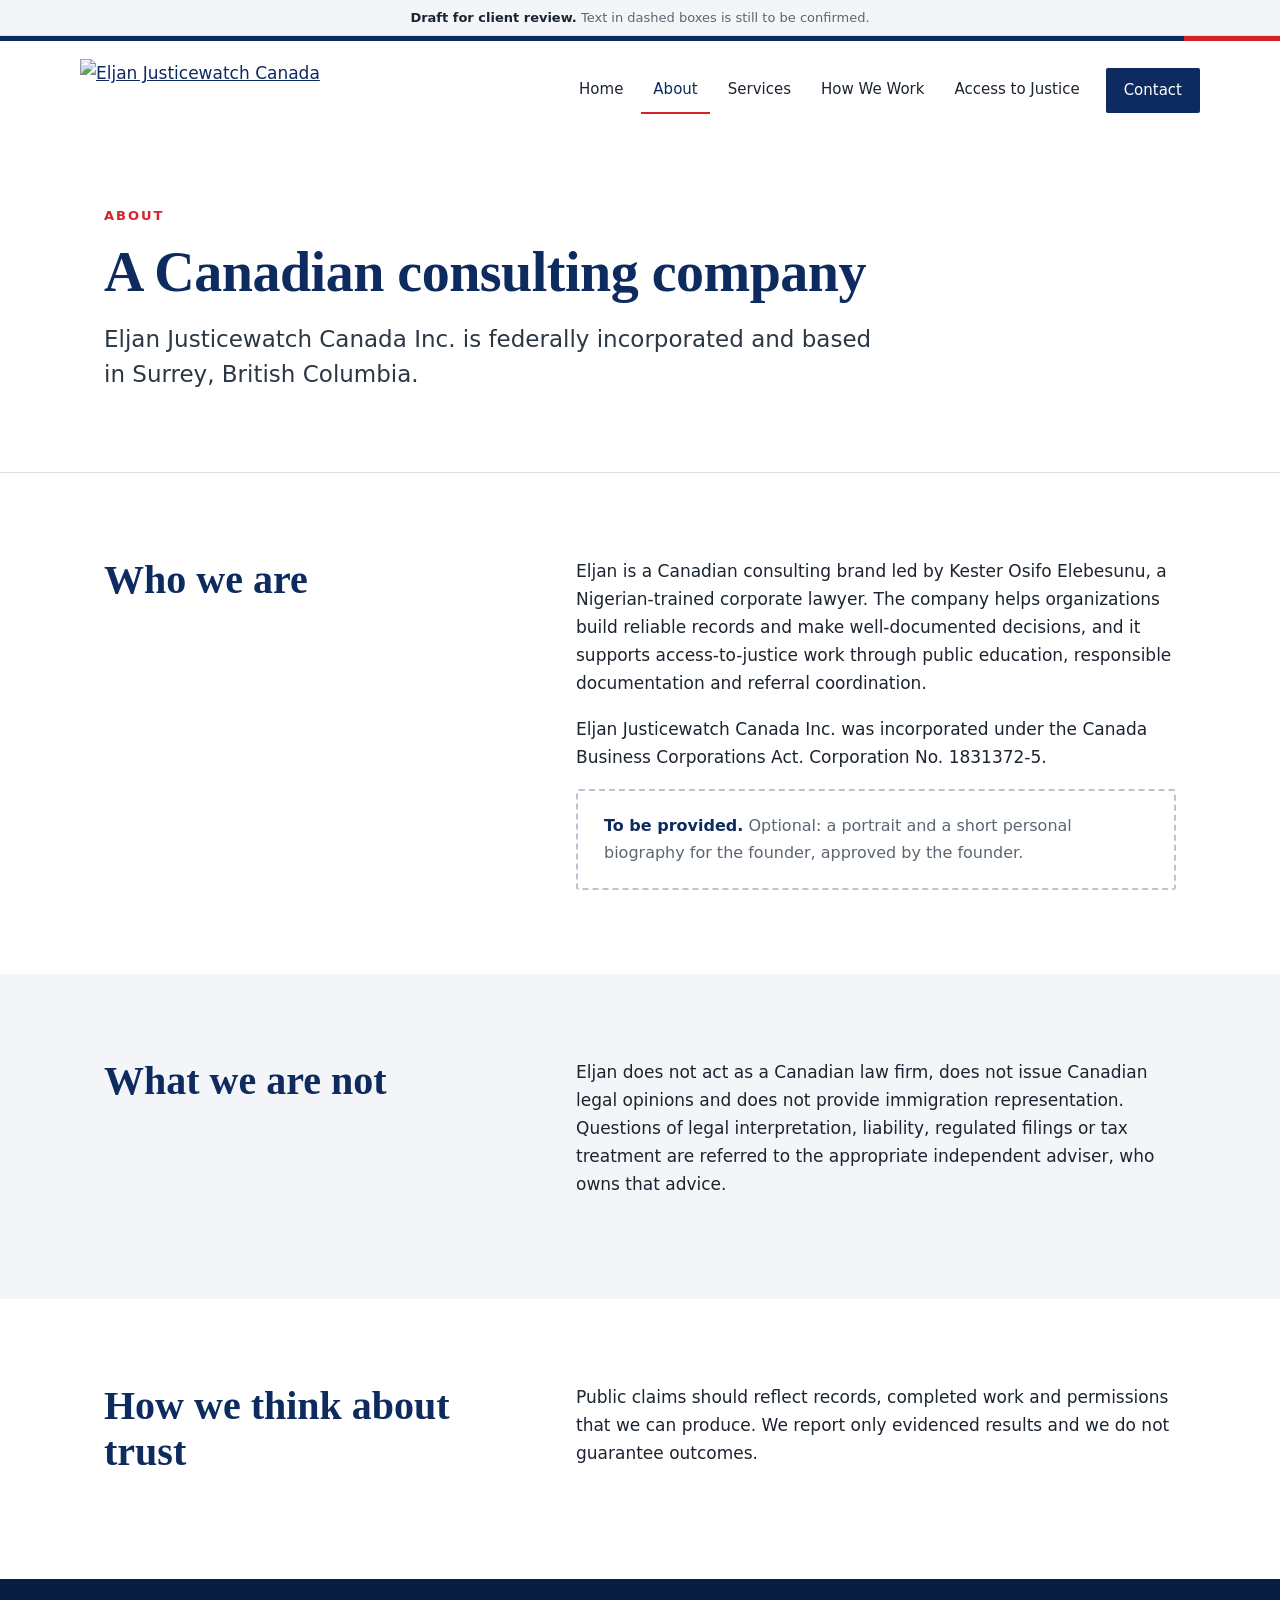
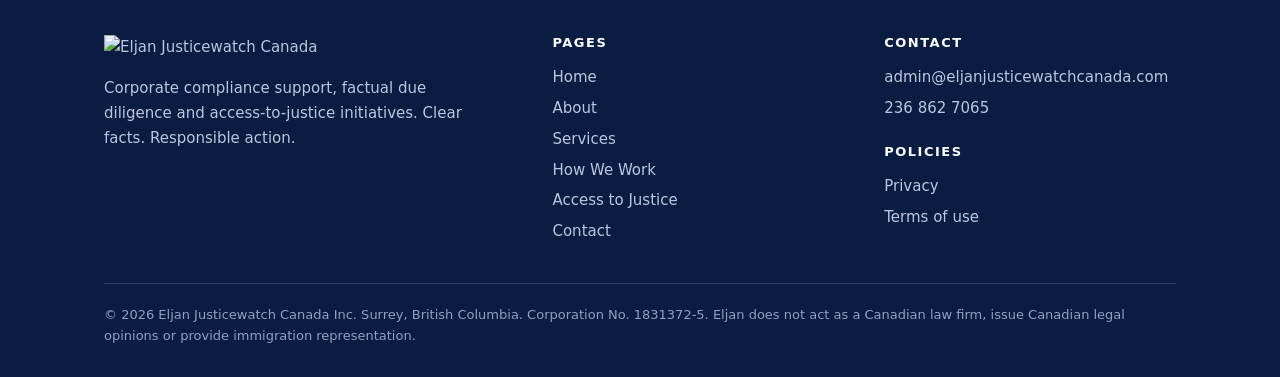
==== about.html @ 6947c1bd "Add files via upload" ====
<!doctype html><html lang="en"><head><meta charset="utf-8"><meta name="viewport" content="width=device-width,initial-scale=1">
<title>About | Eljan Justicewatch Canada Inc.</title><meta name="description" content="About Eljan Justicewatch Canada Inc.: a Canadian consulting company focused on records, facts and access to justice.">
<link rel="icon" type="image/png" href="assets/favicon-32.png"><link rel="apple-touch-icon" href="assets/favicon-192.png">
<meta property="og:title" content="About | Eljan Justicewatch Canada Inc."><meta property="og:description" content="About Eljan Justicewatch Canada Inc.: a Canadian consulting company focused on records, facts and access to justice."><meta name="theme-color" content="#0D2B5E">
<link rel="stylesheet" href="style.css"></head><body>
<a class="skip" href="#main">Skip to content</a>
<div class="draft"><b>Draft for client review.</b> Text in dashed boxes is still to be confirmed.</div>
<header class="top"><div class="wrap head">
<a class="brand" href="index.html" aria-label="Eljan Justicewatch Canada, home"><img src="assets/Eljan_Logo_Horizontal_Colour.svg" alt="Eljan Justicewatch Canada"></a>
<button class="burger" aria-expanded="false" aria-controls="nav">Menu</button>
<nav class="nav" id="nav" aria-label="Main"><a href="index.html">Home</a><a href="about.html" aria-current="page">About</a><a href="services.html">Services</a><a href="how-we-work.html">How We Work</a><a href="access-to-justice.html">Access to Justice</a><a class="cta" href="contact.html">Contact</a></nav>
</div></header><main id="main"><section class="pagehead"><div class="wrap"><span class="kicker">About</span><h1>A Canadian consulting company</h1><p class=lede>Eljan Justicewatch Canada Inc. is federally incorporated and based in Surrey, British Columbia.</p></div></section>
<section><div class="wrap split"><h2>Who we are</h2><div class="prose stack">
<p>Eljan is a Canadian consulting brand led by Kester Osifo Elebesunu, a Nigerian-trained corporate lawyer. The company helps organizations build reliable records and make well-documented decisions, and it supports access-to-justice work through public education, responsible documentation and referral coordination.</p>
<p>Eljan Justicewatch Canada Inc. was incorporated under the Canada Business Corporations Act. Corporation No. 1831372-5.</p>
<div class="todo"><b>To be provided.</b> Optional: a portrait and a short personal biography for the founder, approved by the founder.</div>
</div></div></section>
<section class="s-pale"><div class="wrap split"><h2>What we are not</h2><div class="prose stack">
<p>Eljan does not act as a Canadian law firm, does not issue Canadian legal opinions and does not provide immigration representation. Questions of legal interpretation, liability, regulated filings or tax treatment are referred to the appropriate independent adviser, who owns that advice.</p>
</div></div></section>
<section><div class="wrap split"><h2>How we think about trust</h2><div class="prose stack">
<p>Public claims should reflect records, completed work and permissions that we can produce. We report only evidenced results and we do not guarantee outcomes.</p>
</div></div></section></main><footer><div class="wrap"><div class="grid">
<div><img src="assets/Eljan_Logo_Horizontal_Reversed.svg" alt="Eljan Justicewatch Canada"><p style="margin-top:16px;max-width:26em">Corporate compliance support, factual due diligence and access-to-justice initiatives. Clear facts. Responsible action.</p></div>
<div><h4>Pages</h4><a href="index.html">Home</a><a href="about.html">About</a><a href="services.html">Services</a><a href="how-we-work.html">How We Work</a><a href="access-to-justice.html">Access to Justice</a><a href="contact.html">Contact</a></div>
<div><h4>Contact</h4><a href="mailto:admin@eljanjusticewatchcanada.com">admin@eljanjusticewatchcanada.com</a><a href="tel:+12368627065">236 862 7065</a><h4 style="margin-top:20px">Policies</h4><a href="privacy.html">Privacy</a><a href="terms.html">Terms of use</a></div>
</div><div class="legal">&copy; 2026 Eljan Justicewatch Canada Inc. Surrey, British Columbia. Corporation No. 1831372-5. Eljan does not act as a Canadian law firm, issue Canadian legal opinions or provide immigration representation.</div></div></footer>
<script src="app.js"></script></body></html>
---- style.css ----
/* Eljan Justice Watch Canada: design draft. Serif headings, plain sans body, navy and white, red used sparingly. */
:root{
  --navy:#0D2B5E; --navy-deep:#091d42; --red:#D5232B; --ink:#1B2430; --grey:#5B6672; --line:#D9DEE6; --pale:#F3F5F8; --white:#fff;
  --serif:Georgia,"Times New Roman",serif; --sans:"Segoe UI",system-ui,-apple-system,Roboto,Helvetica,Arial,sans-serif;
  --wrap:1120px;
}
*{box-sizing:border-box}
html{scroll-behavior:smooth}
body{margin:0;font:17px/1.65 var(--sans);color:var(--ink);background:var(--white);-webkit-font-smoothing:antialiased}
img,svg{max-width:100%}
a{color:var(--navy)}
a:hover{color:var(--red)}
.wrap{width:100%;max-width:var(--wrap);margin:0 auto;padding:0 24px}
.skip{position:absolute;left:-999px;top:0;background:var(--navy);color:#fff;padding:10px 16px;z-index:99}
.skip:focus{left:12px;top:12px}

/* preview strip */
.draft{background:var(--pale);border-bottom:1px solid var(--line);font-size:13px;color:var(--grey);padding:7px 0;text-align:center}
.draft b{color:var(--ink);font-weight:600}

/* header */
.top{border-top:5px solid var(--navy);position:relative}
.top::after{content:"";position:absolute;right:0;top:-5px;width:96px;height:5px;background:var(--red)}
.head{display:flex;align-items:center;justify-content:space-between;gap:24px;padding:18px 0}
.brand img{height:62px;width:auto;display:block}
.nav{display:flex;gap:6px;align-items:center}
.nav a{text-decoration:none;color:var(--ink);font-size:15px;padding:10px 12px;border-bottom:2px solid transparent}
.nav a:hover,.nav a[aria-current="page"]{border-bottom-color:var(--red);color:var(--navy)}
.nav .cta{background:var(--navy);color:#fff;margin-left:8px;border-radius:2px;border-bottom:0;padding:10px 18px}
.nav .cta:hover{background:var(--red);color:#fff}
.burger{display:none;background:none;border:1px solid var(--line);border-radius:2px;padding:9px 12px;font:inherit;color:var(--navy);cursor:pointer}

/* type */
h1,h2,h3{font-family:var(--serif);color:var(--navy);line-height:1.15;font-weight:700;margin:0 0 .5em}
h1{font-size:clamp(40px,6vw,68px);letter-spacing:-.5px}
h2{font-size:clamp(28px,3.6vw,40px)}
h3{font-size:22px}
p{margin:0 0 1em}
.lede{font-size:clamp(19px,2.2vw,23px);line-height:1.55;color:#2c3746;max-width:34em}
.kicker{font:600 13px/1 var(--sans);letter-spacing:2px;text-transform:uppercase;color:var(--red);margin:0 0 18px;display:block}

/* sections */
section{padding:84px 0}
.s-pale{background:var(--pale)}
.s-navy{background:var(--navy);color:#e6ecf7}
.s-navy h2,.s-navy h3{color:#fff}
.s-navy a{color:#fff}
.s-navy .kicker{color:#ff8b90}

/* hero */
.hero{padding:96px 0 88px}
.hero .grid{display:grid;grid-template-columns:1.25fr .75fr;gap:64px;align-items:end}
.hero h1 span{color:var(--red)}
.btns{display:flex;gap:14px;flex-wrap:wrap;margin-top:34px}
.btn{display:inline-block;text-decoration:none;font-weight:600;font-size:16px;padding:14px 26px;border:2px solid var(--navy);color:var(--navy);border-radius:2px;background:transparent}
.btn:hover{background:var(--navy);color:#fff}
.btn.solid{background:var(--navy);color:#fff}
.btn.solid:hover{background:var(--red);border-color:var(--red)}
.hero aside{border-left:3px solid var(--red);padding:4px 0 4px 26px;font-size:16px;color:var(--grey)}
.hero aside strong{display:block;font:700 15px var(--sans);color:var(--navy);margin-bottom:6px}

/* values list: ruled, not cards */
.values{display:grid;grid-template-columns:1fr 1fr;gap:0 72px;margin-top:40px;counter-reset:v}
.values div{border-top:1px solid var(--line);padding:26px 0 30px;display:grid;grid-template-columns:44px 1fr;gap:6px 14px}
.values div::before{counter-increment:v;content:counter(v,decimal-leading-zero);font:700 15px var(--sans);color:var(--red);padding-top:6px}
.values h3{margin:0 0 4px}
.values p{margin:0;color:var(--grey);grid-column:2}
.split{display:grid;grid-template-columns:.8fr 1.2fr;gap:72px}
.split h2{position:sticky;top:24px;align-self:start}

/* placeholder blocks */
.todo{border:2px dashed #b9c3d3;border-radius:3px;padding:22px 26px;background:rgba(255,255,255,.6);color:var(--grey);font-size:16px}
.todo b{color:var(--navy)}
.stack>*+*{margin-top:18px}
.cols3{display:grid;grid-template-columns:repeat(3,1fr);gap:22px}

/* contact */
.contact-row{display:grid;grid-template-columns:1fr 1fr;gap:64px}
.contact-row dl{margin:0}
.contact-row dt{font:600 13px var(--sans);letter-spacing:1.5px;text-transform:uppercase;color:#9fb2d6;margin-top:22px}
.contact-row dd{margin:4px 0 0;font-size:20px}
.s-navy .btn{border-color:#fff;color:#fff}
.s-navy .btn:hover{background:#fff;color:var(--navy)}
.s-navy .btn.solid{background:var(--red);border-color:var(--red)}

/* page head */
.pagehead{padding:70px 0 56px;border-bottom:1px solid var(--line)}
.pagehead h1{font-size:clamp(36px,5vw,56px);margin-bottom:.3em}
.prose{max-width:44em}
.prose h2{margin-top:1.6em;font-size:28px}

/* footer */
footer{background:var(--navy-deep);color:#b9c6df;padding:56px 0 30px;font-size:15px}
footer .grid{display:grid;grid-template-columns:1.4fr 1fr 1fr;gap:40px}
footer img{height:56px;width:auto}
footer h4{margin:0 0 12px;font:600 13px var(--sans);letter-spacing:1.5px;text-transform:uppercase;color:#fff}
footer a{color:#b9c6df;text-decoration:none;display:block;padding:3px 0}
footer a:hover{color:#fff}
.legal{border-top:1px solid rgba(255,255,255,.14);margin-top:36px;padding-top:20px;font-size:13px;color:#8fa0c0}

/* subtle reveal, off for reduced motion */
.rv{opacity:0;transform:translateY(10px);transition:opacity .6s ease,transform .6s ease}
.rv.in{opacity:1;transform:none}
@media (prefers-reduced-motion:reduce){.rv{opacity:1;transform:none;transition:none}html{scroll-behavior:auto}}

@media (max-width:900px){
  section{padding:60px 0}
  .hero{padding:56px 0}
  .hero .grid,.split,.contact-row,footer .grid,.cols3{grid-template-columns:1fr;gap:32px}
  .values{grid-template-columns:1fr}
  .split h2{position:static}
  .burger{display:block}
  .nav{display:none;position:absolute;left:0;right:0;top:100%;background:#fff;border-bottom:1px solid var(--line);flex-direction:column;align-items:stretch;padding:8px 24px 18px;z-index:20}
  .nav.open{display:flex}
  .nav a{padding:12px 0;border-bottom:1px solid var(--line)}
  .nav .cta{margin:12px 0 0;text-align:center}
  .brand img{height:50px}
  .top{position:relative}
}

/* hero artwork + entrance animation */
.hero{position:relative;overflow:hidden}
.hero .grid{position:relative;z-index:1}
.hero-art{position:absolute;right:-60px;top:50%;width:min(620px,52vw);height:auto;transform:translateY(-50%);opacity:0;pointer-events:none;animation:artIn 1.6s ease .2s forwards,drift 14s ease-in-out 1.8s infinite alternate}
@keyframes artIn{to{opacity:.13}}
@keyframes drift{from{transform:translateY(-50%) translateX(0)}to{transform:translateY(-52%) translateX(-14px)}}
.hero .kicker,.hero h1,.hero .lede,.hero .btns,.hero aside{opacity:0;animation:up .8s cubic-bezier(.2,.7,.2,1) forwards}
.hero .kicker{animation-delay:.05s}.hero h1{animation-delay:.2s}.hero .lede{animation-delay:.4s}.hero .btns{animation-delay:.55s}.hero aside{animation-delay:.75s}
@keyframes up{from{opacity:0;transform:translateY(22px)}to{opacity:1;transform:none}}
.top::after{animation:grow 1.2s ease .3s both;transform-origin:right}
@keyframes grow{from{transform:scaleX(0)}to{transform:none}}
.values div{transition:background .3s,padding-left .3s}
.values div:hover{background:var(--white);padding-left:12px}
.btn{transition:background .25s,color .25s,transform .25s}
.btn:hover{transform:translateY(-2px)}
@media (prefers-reduced-motion:reduce){.hero-art{animation:none;opacity:.13}.hero .kicker,.hero h1,.hero .lede,.hero .btns,.hero aside{animation:none;opacity:1}.top::after{animation:none}.btn:hover{transform:none}}
@media (max-width:900px){.hero-art{right:-120px;width:90vw;opacity:.1}@keyframes artIn{to{opacity:.1}}}

/* full-length transparent hero image: stands on the section floor, right side */
.hero:has(.hero-art){padding-bottom:0}
.hero-art{top:auto;bottom:0;right:4%;width:auto;height:92%;max-height:640px;transform:none;opacity:0;animation:personIn 1.2s cubic-bezier(.2,.7,.2,1) .35s forwards}
@keyframes personIn{from{opacity:0;transform:translateY(30px)}to{opacity:1;transform:none}}
@media (max-width:900px){.hero-art{opacity:.15;height:70%;right:-10%;animation:none}}
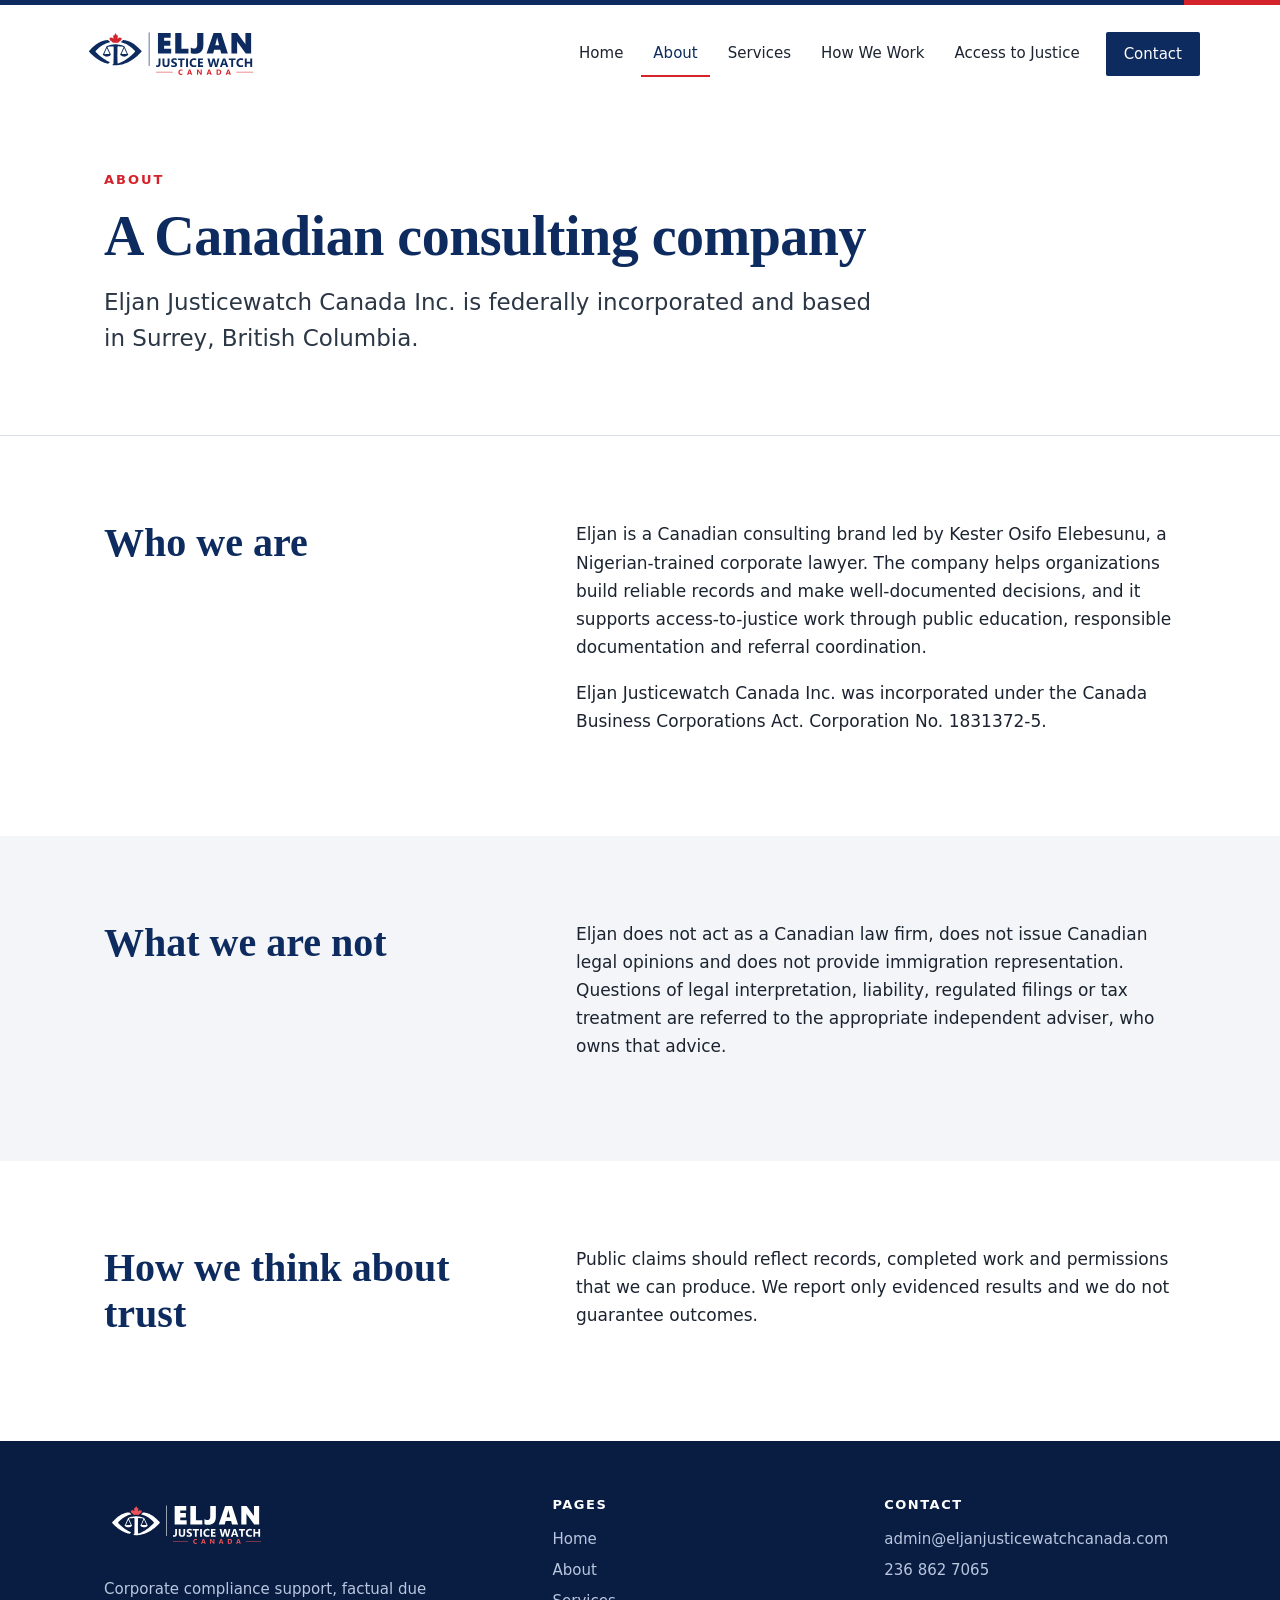
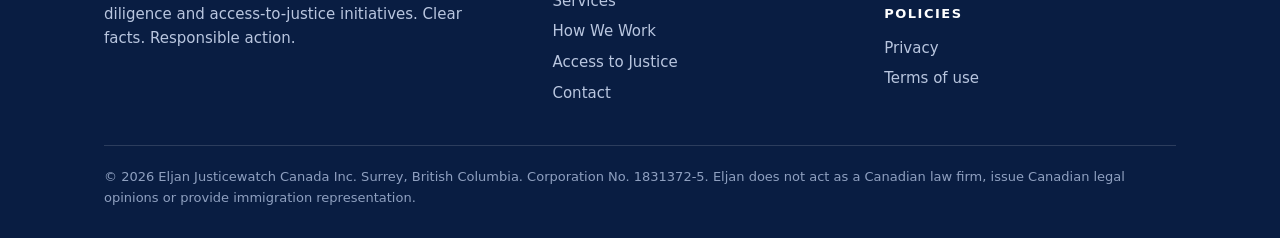
==== commit 6b22a669: "Add files via upload" ====
--- a/about.html
+++ b/about.html
@@ -4,7 +4,6 @@
 <meta property="og:title" content="About | Eljan Justicewatch Canada Inc."><meta property="og:description" content="About Eljan Justicewatch Canada Inc.: a Canadian consulting company focused on records, facts and access to justice."><meta name="theme-color" content="#0D2B5E">
 <link rel="stylesheet" href="style.css"></head><body>
 <a class="skip" href="#main">Skip to content</a>
-<div class="draft"><b>Draft for client review.</b> Text in dashed boxes is still to be confirmed.</div>
 <header class="top"><div class="wrap head">
 <a class="brand" href="index.html" aria-label="Eljan Justicewatch Canada, home"><img src="assets/Eljan_Logo_Horizontal_Colour.svg" alt="Eljan Justicewatch Canada"></a>
 <button class="burger" aria-expanded="false" aria-controls="nav">Menu</button>
@@ -13,7 +12,7 @@
 <section><div class="wrap split"><h2>Who we are</h2><div class="prose stack">
 <p>Eljan is a Canadian consulting brand led by Kester Osifo Elebesunu, a Nigerian-trained corporate lawyer. The company helps organizations build reliable records and make well-documented decisions, and it supports access-to-justice work through public education, responsible documentation and referral coordination.</p>
 <p>Eljan Justicewatch Canada Inc. was incorporated under the Canada Business Corporations Act. Corporation No. 1831372-5.</p>
-<div class="todo"><b>To be provided.</b> Optional: a portrait and a short personal biography for the founder, approved by the founder.</div>
+
 </div></div></section>
 <section class="s-pale"><div class="wrap split"><h2>What we are not</h2><div class="prose stack">
 <p>Eljan does not act as a Canadian law firm, does not issue Canadian legal opinions and does not provide immigration representation. Questions of legal interpretation, liability, regulated filings or tax treatment are referred to the appropriate independent adviser, who owns that advice.</p>
